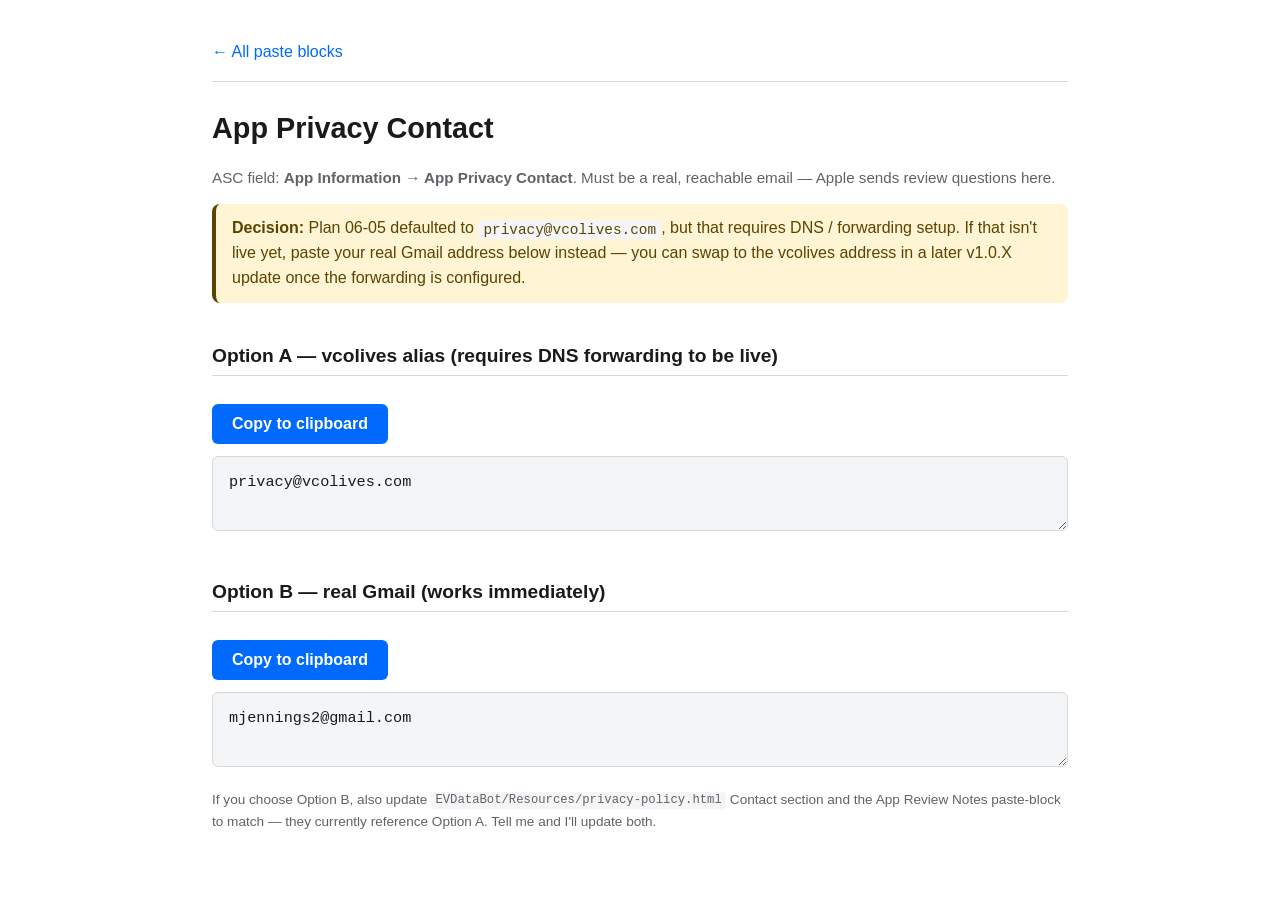
==== submission/app-privacy-contact.html @ 0c09239e "Add /submission/ paste-block pages for App Store Connect" ====
<!DOCTYPE html>
<html lang="en">
<head>
<meta charset="UTF-8">
<meta name="viewport" content="width=device-width, initial-scale=1.0">
<title>App Privacy Contact — ASC Paste</title>
<link rel="stylesheet" href="_copyblock.css">
<script defer src="_copy.js"></script>
</head>
<body>
<div class="nav"><a href="index.html">← All paste blocks</a></div>
<h1>App Privacy Contact</h1>
<p class="note">ASC field: <strong>App Information → App Privacy Contact</strong>. Must be a real, reachable email — Apple sends review questions here.</p>

<div class="warn">
<strong>Decision:</strong> Plan 06-05 defaulted to <code>privacy@vcolives.com</code>, but that requires DNS / forwarding setup. If that isn't live yet, paste your real Gmail address below instead — you can swap to the vcolives address in a later v1.0.X update once the forwarding is configured.
</div>

<h2>Option A — vcolives alias (requires DNS forwarding to be live)</h2>
<button class="copy" data-target="block-a" onclick="copyBlock(this)">Copy to clipboard</button>
<textarea id="block-a" class="short" readonly>privacy@vcolives.com</textarea>

<h2>Option B — real Gmail (works immediately)</h2>
<button class="copy" data-target="block-b" onclick="copyBlock(this)">Copy to clipboard</button>
<textarea id="block-b" class="short" readonly>mjennings2@gmail.com</textarea>

<p class="meta">If you choose Option B, also update <code>EVDataBot/Resources/privacy-policy.html</code> Contact section and the App Review Notes paste-block to match — they currently reference Option A. Tell me and I'll update both.</p>
</body>
</html>
---- submission/_copyblock.css ----
:root {
  --fg: #1a1a1a; --bg: #ffffff; --muted: #5f6368; --accent: #006aff;
  --code-bg: #f4f5f7; --border: #d6d8db; --ok: #137333; --warn-bg: #fff4d4; --warn-fg: #5a4400;
}
@media (prefers-color-scheme: dark) {
  :root {
    --fg: #e8eaed; --bg: #1f2023; --muted: #9aa0a6; --accent: #6ea8ff;
    --code-bg: #2a2c30; --border: #3a3d42; --ok: #5cd47b; --warn-bg: #3a2f00; --warn-fg: #ffd86a;
  }
}
* { box-sizing: border-box; }
body {
  font-family: -apple-system, BlinkMacSystemFont, "Segoe UI", Roboto, sans-serif;
  color: var(--fg); background: var(--bg);
  max-width: 900px; margin: 0 auto; padding: 24px 22px 60px;
  line-height: 1.55; font-size: 16px;
}
h1 { font-size: 1.8em; margin-bottom: 0.2em; }
h2 { font-size: 1.2em; margin-top: 2em; border-bottom: 1px solid var(--border); padding-bottom: 0.2em; }
a { color: var(--accent); text-decoration: none; }
a:hover { text-decoration: underline; }
.note { color: var(--muted); font-size: 0.95em; }
.warn {
  background: var(--warn-bg); color: var(--warn-fg);
  padding: 12px 16px; border-radius: 8px; margin: 12px 0;
  border-left: 4px solid var(--warn-fg);
}
button.copy {
  background: var(--accent); color: white; border: none;
  padding: 11px 20px; border-radius: 6px; font-size: 1em; font-weight: 600;
  cursor: pointer; margin: 12px 0;
}
button.copy:hover { filter: brightness(1.1); }
button.copy.copied { background: var(--ok); }
textarea, .block {
  width: 100%; font-family: "SF Mono", Menlo, Consolas, monospace;
  font-size: 0.95em; line-height: 1.5;
  padding: 14px 16px; border: 1px solid var(--border); border-radius: 6px;
  background: var(--code-bg); color: var(--fg);
  resize: vertical;
}
textarea { min-height: 240px; }
textarea.tall { min-height: 480px; }
textarea.short { min-height: 60px; }
.meta { color: var(--muted); font-size: 0.85em; }
.nav { margin: 1em 0 1.5em; padding-bottom: 1em; border-bottom: 1px solid var(--border); }
.nav a { margin-right: 1em; }
.char-count { color: var(--muted); font-size: 0.85em; font-variant-numeric: tabular-nums; }
ul.checklist { padding-left: 0; list-style: none; }
ul.checklist li { padding: 8px 0; border-bottom: 1px solid var(--border); }
ul.checklist li:last-child { border-bottom: none; }
ul.checklist a { font-weight: 600; }
ul.checklist .desc { color: var(--muted); font-size: 0.92em; display: block; margin-top: 2px; }
table { border-collapse: collapse; width: 100%; margin: 0.8em 0; font-size: 0.92em; }
th, td { border: 1px solid var(--border); padding: 6px 10px; text-align: left; vertical-align: top; }
th { background: var(--code-bg); font-weight: 600; }
code { font-family: "SF Mono", Menlo, Consolas, monospace; font-size: 0.9em; background: var(--code-bg); padding: 0.12em 0.35em; border-radius: 4px; }
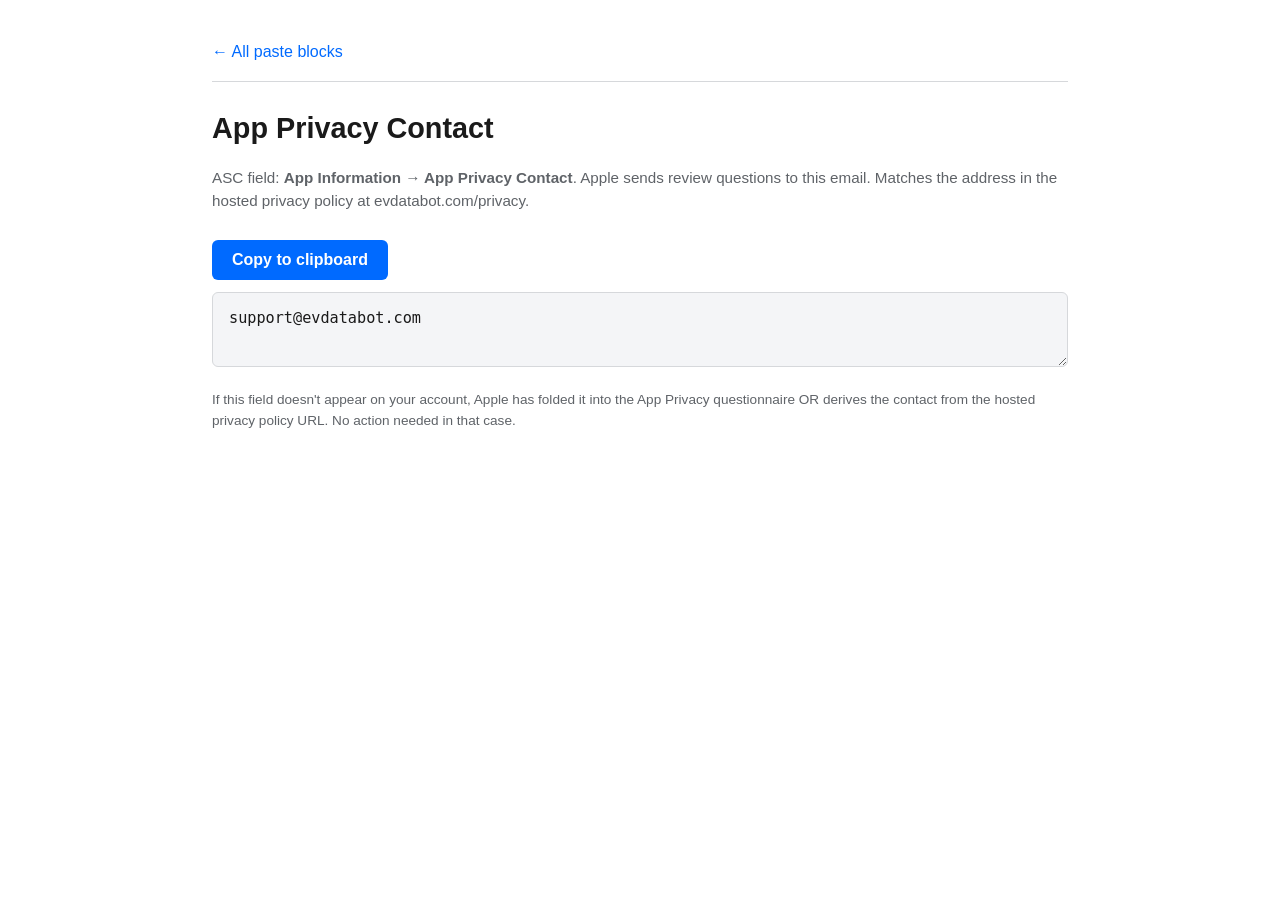
==== commit 7b27665c: "Point submission paste blocks at evdatabot.com instead of github.io" ====
--- a/submission/app-privacy-contact.html
+++ b/submission/app-privacy-contact.html
@@ -10,20 +10,11 @@
 <body>
 <div class="nav"><a href="index.html">← All paste blocks</a></div>
 <h1>App Privacy Contact</h1>
-<p class="note">ASC field: <strong>App Information → App Privacy Contact</strong>. Must be a real, reachable email — Apple sends review questions here.</p>
+<p class="note">ASC field: <strong>App Information → App Privacy Contact</strong>. Apple sends review questions to this email. Matches the address in the hosted privacy policy at evdatabot.com/privacy.</p>
 
-<div class="warn">
-<strong>Decision:</strong> Plan 06-05 defaulted to <code>privacy@vcolives.com</code>, but that requires DNS / forwarding setup. If that isn't live yet, paste your real Gmail address below instead — you can swap to the vcolives address in a later v1.0.X update once the forwarding is configured.
-</div>
+<button class="copy" data-target="block" onclick="copyBlock(this)">Copy to clipboard</button>
+<textarea id="block" class="short" readonly>support@evdatabot.com</textarea>
 
-<h2>Option A — vcolives alias (requires DNS forwarding to be live)</h2>
-<button class="copy" data-target="block-a" onclick="copyBlock(this)">Copy to clipboard</button>
-<textarea id="block-a" class="short" readonly>privacy@vcolives.com</textarea>
-
-<h2>Option B — real Gmail (works immediately)</h2>
-<button class="copy" data-target="block-b" onclick="copyBlock(this)">Copy to clipboard</button>
-<textarea id="block-b" class="short" readonly>mjennings2@gmail.com</textarea>
-
-<p class="meta">If you choose Option B, also update <code>EVDataBot/Resources/privacy-policy.html</code> Contact section and the App Review Notes paste-block to match — they currently reference Option A. Tell me and I'll update both.</p>
+<p class="meta">If this field doesn't appear on your account, Apple has folded it into the App Privacy questionnaire OR derives the contact from the hosted privacy policy URL. No action needed in that case.</p>
 </body>
 </html>
